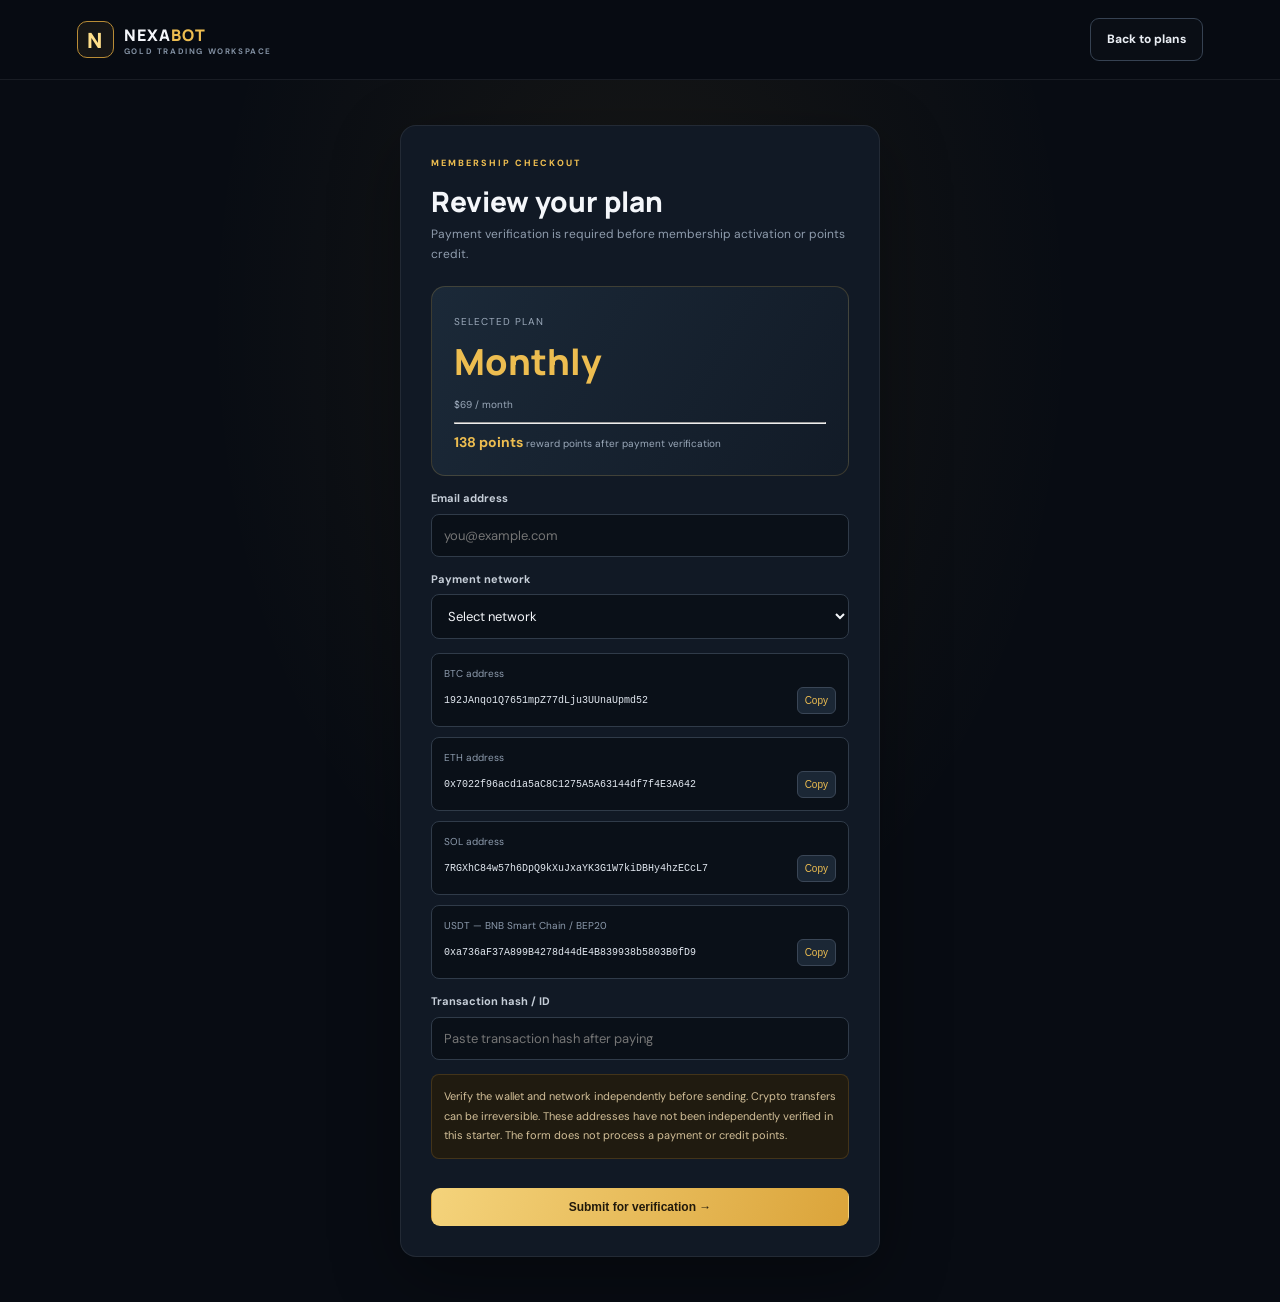
==== checkout.html @ bcd9931b "Add files via upload" ====
<!doctype html><html lang="en"><head><meta charset="utf-8"><meta name="viewport" content="width=device-width,initial-scale=1"><title>Checkout | Nexa Bot</title><link rel="stylesheet" href="styles.css"></head><body><header class="top"><a class="brand" href="index.html"><span class="mark">N</span><span>NEXA<span class="gold">BOT</span><small>GOLD TRADING WORKSPACE</small></span></a><div class="actions"><a class="btn outline" href="index.html#plans">Back to plans</a></div></header><main class="pagewrap"><section class="card"><div class="eyebrow">MEMBERSHIP CHECKOUT</div><h1>Review your plan</h1><p>Payment verification is required before membership activation or points credit.</p><div class="balance"><small>SELECTED PLAN</small><strong id="planName">Monthly</strong><span id="planPrice">$69 / month</span><hr><b id="planPoints" class="gold">138 points</b><span> reward points after payment verification</span></div><form id="checkoutForm"><label class="field"><span>Email address</span><input type="email" name="email" required placeholder="you@example.com"></label><label class="field"><span>Payment network</span><select name="network" required><option value="">Select network</option><option>Bitcoin (BTC)</option><option>Ethereum (ETH)</option><option>Solana (SOL)</option><option>USDT — BNB Smart Chain (BEP20)</option></select></label><div class="address"><small>BTC address</small><div class="addressrow"><code>192JAnqo1Q7651mpZ77dLju3UUnaUpmd52</code><button class="copy" type="button" data-copy="192JAnqo1Q7651mpZ77dLju3UUnaUpmd52">Copy</button></div></div><div class="address"><small>ETH address</small><div class="addressrow"><code>0x7022f96acd1a5aC8C1275A5A63144df7f4E3A642</code><button class="copy" type="button" data-copy="0x7022f96acd1a5aC8C1275A5A63144df7f4E3A642">Copy</button></div></div><div class="address"><small>SOL address</small><div class="addressrow"><code>7RGXhC84w57h6DpQ9kXuJxaYK3G1W7kiDBHy4hzECcL7</code><button class="copy" type="button" data-copy="7RGXhC84w57h6DpQ9kXuJxaYK3G1W7kiDBHy4hzECcL7">Copy</button></div></div><div class="address"><small>USDT — BNB Smart Chain / BEP20</small><div class="addressrow"><code>0xa736aF37A899B4278d44dE4B839938b5803B0fD9</code><button class="copy" type="button" data-copy="0xa736aF37A899B4278d44dE4B839938b5803B0fD9">Copy</button></div></div><label class="field"><span>Transaction hash / ID</span><input name="txid" placeholder="Paste transaction hash after paying"></label><div class="notice">Verify the wallet and network independently before sending. Crypto transfers can be irreversible. These addresses have not been independently verified in this starter. The form does not process a payment or credit points.</div><div class="message" id="message" role="status"></div><button class="btn goldbtn full" type="submit">Submit for verification →</button></form></section></main><script src="app.js"></script></body></html>
---- styles.css ----
@import url('https://fonts.googleapis.com/css2?family=DM+Sans:wght@400;500;600;700&family=Manrope:wght@400;500;600;700;800&display=swap');:root{--bg:#080c13;--panel:#111925;--panel2:#151f2c;--line:#ffffff13;--text:#f4f6fa;--muted:#95a2b3;--gold:#edbd50;--gold2:#ffdf8a;--green:#65d9a7}*{box-sizing:border-box}html{scroll-behavior:smooth;scroll-padding-top:90px}body{margin:0;background:var(--bg);color:var(--text);font:14px 'DM Sans',sans-serif;line-height:1.6}a{color:inherit;text-decoration:none}.gold{color:var(--gold)}.gradient{background:linear-gradient(100deg,#ffe39a,#d79c2d);background-clip:text;color:transparent}.top{height:80px;position:sticky;top:0;z-index:9;display:flex;align-items:center;justify-content:space-between;padding:0 clamp(18px,6vw,90px);background:#080c13ed;border-bottom:1px solid var(--line);backdrop-filter:blur(18px)}.brand{display:flex;align-items:center;gap:10px;font:800 16px Manrope;letter-spacing:1px}.brand small{display:block;font:700 8px 'DM Sans';color:#8290a2;letter-spacing:1.6px}.mark{width:37px;height:37px;display:grid;place-items:center;border:1px solid #b98c36;border-radius:10px;color:var(--gold2);font-size:21px;background:#edbd5010}.top nav{display:flex;gap:25px;color:#aeb8c6;font-size:12px}.top nav a:hover,footer a:hover{color:var(--gold)}.actions{display:flex;gap:10px;align-items:center}.btn{display:inline-flex;justify-content:center;align-items:center;gap:10px;padding:11px 16px;border-radius:9px;border:1px solid transparent;font-size:12px;font-weight:800;cursor:pointer;transition:.2s}.goldbtn{background:linear-gradient(110deg,#f4d37b,#dba43a);color:#21190b}.goldbtn:hover{filter:brightness(1.08);transform:translateY(-1px)}.ghost{color:#e3e8ef}.outline{border-color:#364252;background:#ffffff03;color:#e9edf3}.outline:hover{border-color:var(--gold);color:var(--gold2)}.large{padding:14px 19px}.menu{display:none;background:none;border:0;color:white;font-size:22px}.hero{display:grid;grid-template-columns:1fr 1fr;align-items:center;gap:45px;padding:75px clamp(20px,9vw,140px) 70px;background:radial-gradient(ellipse at 80% 45%,#8b64151b,transparent 42%)}.eyebrow{display:flex;align-items:center;gap:8px;color:var(--gold);font-size:9px;font-weight:800;letter-spacing:2px}.eyebrow i{width:7px;height:7px;background:var(--green);border-radius:50%;box-shadow:0 0 10px #65d9a766}.hero h1{font:800 clamp(44px,5.5vw,68px)/1.08 Manrope;letter-spacing:-2.5px;margin:20px 0}.lead{max-width:500px;color:#a0adbd;font-size:14px;line-height:1.9}.heroactions{margin-top:27px;flex-wrap:wrap}.proof{display:flex;gap:12px;align-items:center;margin-top:38px}.round{width:34px;height:34px;border-radius:50%;display:grid;place-items:center;background:#edbd5015;color:var(--gold);font-size:18px}.proof b,.proof small{display:block}.proof b{font-size:11px}.proof small{font-size:10px;color:#8290a2}.hero-art{min-height:340px;display:grid;place-items:center;position:relative}.orb{position:absolute;width:300px;height:280px;border-radius:50%;background:#d59c2b14;filter:blur(65px)}.glass{position:relative;width:100%;padding:20px;background:linear-gradient(145deg,#172231,#0c121c);border:1px solid var(--line);border-radius:18px;box-shadow:0 25px 80px #0008;transform:rotate(-1deg)}.glasshead{display:flex;justify-content:space-between;align-items:center}.glasshead small,.glasshead b{display:block}.glasshead small{font-size:9px;color:#8491a2;letter-spacing:1.5px}.glasshead b{font:700 15px Manrope;margin-top:4px}.tag{font-size:9px;padding:6px 8px;background:#202d3c;border-radius:20px;color:#c8d1dc}.glass svg{width:100%;margin-top:15px}.disclaimer{font-size:9px;color:#718095;margin-top:5px}.floatbox{position:absolute;bottom:8%;left:-5%;display:flex;gap:10px;align-items:center;padding:12px 15px;background:#131d29;border:1px solid var(--line);border-radius:12px;box-shadow:0 15px 40px #0007}.floaticon{display:grid;place-items:center;width:34px;height:34px;border-radius:9px;background:#edbd5017;color:var(--gold);font-size:20px}.floatbox small,.floatbox b{display:block}.floatbox small{font-size:9px;color:#8e9bad}.floatbox b{font-size:13px}.floatlabel{position:absolute;right:-2%;top:9%;background:#172130;border:1px solid var(--line);border-radius:9px;padding:9px 12px;font-size:10px;color:#c7d0dc}.floatlabel b{color:var(--gold);margin-left:5px}.stats{margin:0 clamp(15px,8vw,120px);padding:22px 8px;display:grid;grid-template-columns:repeat(4,1fr);background:#101722;border:1px solid var(--line);border-radius:14px}.stats>div{padding:0 22px;border-right:1px solid var(--line)}.stats>div:last-child{border:0}.stats small,.stats b,.stats span{display:block}.stats small{font-size:9px;letter-spacing:1.4px;color:#8390a1;font-weight:800}.stats b{font:700 15px Manrope;margin:5px 0}.stats span{font-size:10px;color:#8290a2}.section{padding:95px clamp(18px,8vw,120px)}.sectionhead{display:flex;justify-content:space-between;align-items:end;gap:35px;margin-bottom:30px}.sectionhead h2,.cta h2{font:800 clamp(32px,4vw,48px)/1.15 Manrope;letter-spacing:-1.7px;margin:12px 0 0}.sectionhead>p{max-width:400px;color:#98a5b5;font-size:12px;line-height:1.9;margin:0}.chartbox{padding:15px;background:#101722;border:1px solid var(--line);border-radius:14px;overflow:hidden}.charttitle{display:flex;justify-content:space-between;align-items:center;padding:0 4px 14px;font-size:11px}.charttitle b{display:flex;align-items:center;gap:8px}.charttitle i{width:8px;height:8px;background:var(--gold);border-radius:50%}.charttitle small{color:#8290a2;font-size:10px}.tvchart{height:490px;width:100%}.featuregrid{display:grid;grid-template-columns:repeat(4,1fr);gap:14px}.feature{padding:23px;background:linear-gradient(145deg,#141e2b,#0e141d);border:1px solid var(--line);border-radius:13px;min-height:215px}.feature>span{display:grid;place-items:center;width:40px;height:40px;background:#edbd5016;border-radius:10px;color:var(--gold);font-size:22px}.feature h3{font:700 16px Manrope;margin:18px 0 8px}.feature p{font-size:11px;color:#8e9bad;line-height:1.8}.feature a{display:inline-block;color:var(--gold);font-size:10px;font-weight:800;margin-top:5px}.plans{background:linear-gradient(#0b1018,#0d131c);border-block:1px solid #ffffff09}.centered{display:block;text-align:center}.centered .eyebrow{justify-content:center}.centered h2{font-size:clamp(32px,4vw,46px)}.centered>p{margin:14px auto 0;max-width:660px}.planGrid{display:grid;grid-template-columns:repeat(3,1fr);gap:15px;margin-top:38px}.plan{position:relative;padding:25px;background:#111925;border:1px solid var(--line);border-radius:15px;display:flex;flex-direction:column}.plan.featured{border-color:#c99a3c;box-shadow:0 0 0 1px #c99a3c1a}.popular{position:absolute;right:14px;top:-11px;padding:5px 8px;background:var(--gold);color:#1b150a;font-size:8px;font-weight:900;letter-spacing:1px;border-radius:5px}.plan>small{font-size:9px;letter-spacing:1.5px;color:#b5c0ce;font-weight:800}.plan h3{font:700 23px Manrope;margin:16px 0 3px}.plan p{font-size:11px;color:#8d9aab;margin:0}.price{font:800 36px Manrope;letter-spacing:-1px;margin:20px 0 9px}.price span{font:500 11px 'DM Sans';color:#9aa6b6;letter-spacing:0}.reward{background:#edbd5010;border:1px solid #edbd5025;color:#f2cd75;border-radius:8px;padding:10px;font-size:11px;font-weight:800}.plan ul{padding:15px 0;list-style:none;border-top:1px solid var(--line);margin:17px 0;flex:1}.plan li{font-size:11px;color:#b4bfcd;margin:10px 0}.plan li:before{content:'✓';color:var(--gold);margin-right:8px}.full{width:100%}.footnote{font-size:10px;color:#78869a;max-width:800px;text-align:center;margin:20px auto 0}.cta{margin:35px clamp(15px,8vw,120px) 65px;padding:40px clamp(22px,5vw,60px);border:1px solid #edbd5038;border-radius:16px;background:radial-gradient(ellipse at 80% 20%,#edbd5013,transparent 55%),#111925;display:flex;align-items:center;justify-content:space-between;gap:20px}.cta h2{font-size:clamp(30px,3.6vw,43px)}footer{padding:24px clamp(18px,6vw,90px);display:flex;align-items:center;justify-content:space-between;gap:20px;border-top:1px solid var(--line)}footer p,footer>div{font-size:10px;color:#7e8b9d}footer>div{display:flex;gap:16px}.pagewrap{min-height:calc(100vh - 80px);padding:45px 18px;display:grid;place-items:center;background:radial-gradient(ellipse at 50% 20%,#edbd5012,transparent 48%)}.card{width:min(100%,480px);padding:30px;background:#111925;border:1px solid var(--line);border-radius:16px;box-shadow:0 20px 70px #0005}.card h1{font:800 28px Manrope;margin:12px 0 5px}.card>p{color:#8f9cad;font-size:12px;margin:0 0 22px}.field{display:block;margin:14px 0}.field span{display:block;font-size:11px;color:#c6ced8;font-weight:700;margin-bottom:6px}.field input,.field select,.field textarea{width:100%;background:#0a1018;border:1px solid #303b49;border-radius:8px;padding:12px;color:#f4f6fa;font:13px 'DM Sans';outline:none}.field input:focus,.field select:focus{border-color:var(--gold)}.message{font-size:11px;color:#ffb2a9;min-height:15px;line-height:1.6}.good{color:#79dfb4}.switch{text-align:center;color:#8e9bad;font-size:11px;margin-top:18px}.switch a{color:var(--gold);font-weight:800}.notice{background:#201b10;border:1px solid #8b682a55;color:#d2bf98;padding:12px;border-radius:8px;font-size:11px;line-height:1.8;margin:14px 0}.balance{padding:22px;background:linear-gradient(120deg,#1b2938,#121b27);border:1px solid #edbd5030;border-radius:14px}.balance small{font-size:10px;color:#9ba9ba;letter-spacing:1px}.balance strong{display:block;font:800 36px Manrope;color:var(--gold);margin:6px 0}.balance span{font-size:10px;color:#9ba9ba}.dashgrid{display:grid;grid-template-columns:repeat(3,1fr);gap:13px;margin:18px 0}.dashitem{padding:18px;background:#111925;border:1px solid var(--line);border-radius:11px}.dashitem small,.dashitem strong{display:block}.dashitem small{font-size:10px;color:#8e9bad}.dashitem strong{font:700 20px Manrope;margin-top:6px}.address{padding:12px;border:1px solid #303b49;background:#0a1018;border-radius:8px;margin:10px 0}.address small{display:block;color:#8d9bad;font-size:10px;margin-bottom:5px}.addressrow{display:flex;gap:8px;align-items:center}.address code{word-break:break-all;font-size:10px;flex:1;color:#e2e8f0}.copy{background:#1b2735;color:var(--gold);border:1px solid #3a4656;border-radius:6px;padding:7px;font-size:10px}.tablewrap{overflow:auto}.simpletable{width:100%;border-collapse:collapse;font-size:11px}.simpletable td,.simpletable th{text-align:left;border-bottom:1px solid var(--line);padding:12px 8px}.simpletable th{color:#8d9bad;font-weight:600}.badge{padding:4px 7px;border-radius:6px;background:#2a2416;color:#e7c56f;font-size:9px}.content{max-width:900px;margin:auto;padding:60px 22px}.content h1{font:800 36px Manrope}.content h2{font:700 20px Manrope;margin-top:28px}.content p,.content li{font-size:13px;color:#a0adbd;line-height:1.9}
@media(max-width:900px){.top{padding:0 20px}.top nav{gap:13px}.hero{padding-left:6vw;padding-right:6vw;gap:20px}.stats{margin:0 18px}.stats>div{padding:0 12px}.featuregrid{grid-template-columns:repeat(2,1fr)}.section{padding-left:5vw;padding-right:5vw}}
@media(max-width:680px){.top{height:70px;padding:0 15px}.top nav{display:none;position:absolute;top:69px;left:0;right:0;background:#111925;padding:18px;flex-direction:column;border-bottom:1px solid var(--line)}.top nav.open{display:flex}.actions .ghost{display:none}.actions .btn{padding:9px 10px;font-size:10px}.menu{display:block}.hero{grid-template-columns:1fr;padding:50px 20px 30px}.hero h1{font-size:46px}.hero-art{min-height:275px}.floatbox{left:-1%;bottom:1%;transform:scale(.9);transform-origin:left bottom}.floatlabel{right:0;top:1%}.stats{grid-template-columns:1fr 1fr;padding:10px;margin:0 13px}.stats>div{padding:13px;border:0;border-bottom:1px solid var(--line)}.stats>div:nth-child(odd){border-right:1px solid var(--line)}.stats>div:nth-last-child(-n+2){border-bottom:0}.section{padding:60px 17px}.sectionhead{display:block}.sectionhead>p{margin-top:15px}.tvchart{height:420px}.charttitle small{display:none}.featuregrid,.planGrid{grid-template-columns:1fr}.feature{min-height:unset}.cta{margin:20px 13px 45px;padding:27px 20px;display:block}.cta .actions{margin-top:20px}.cta .actions .btn{flex:1}footer{padding:24px 16px;flex-wrap:wrap}footer p{order:3;width:100%;margin:0}.pagewrap{min-height:calc(100vh - 70px)}.card{padding:24px 20px}.dashgrid{grid-template-columns:1fr}.balance strong{font-size:32px}}
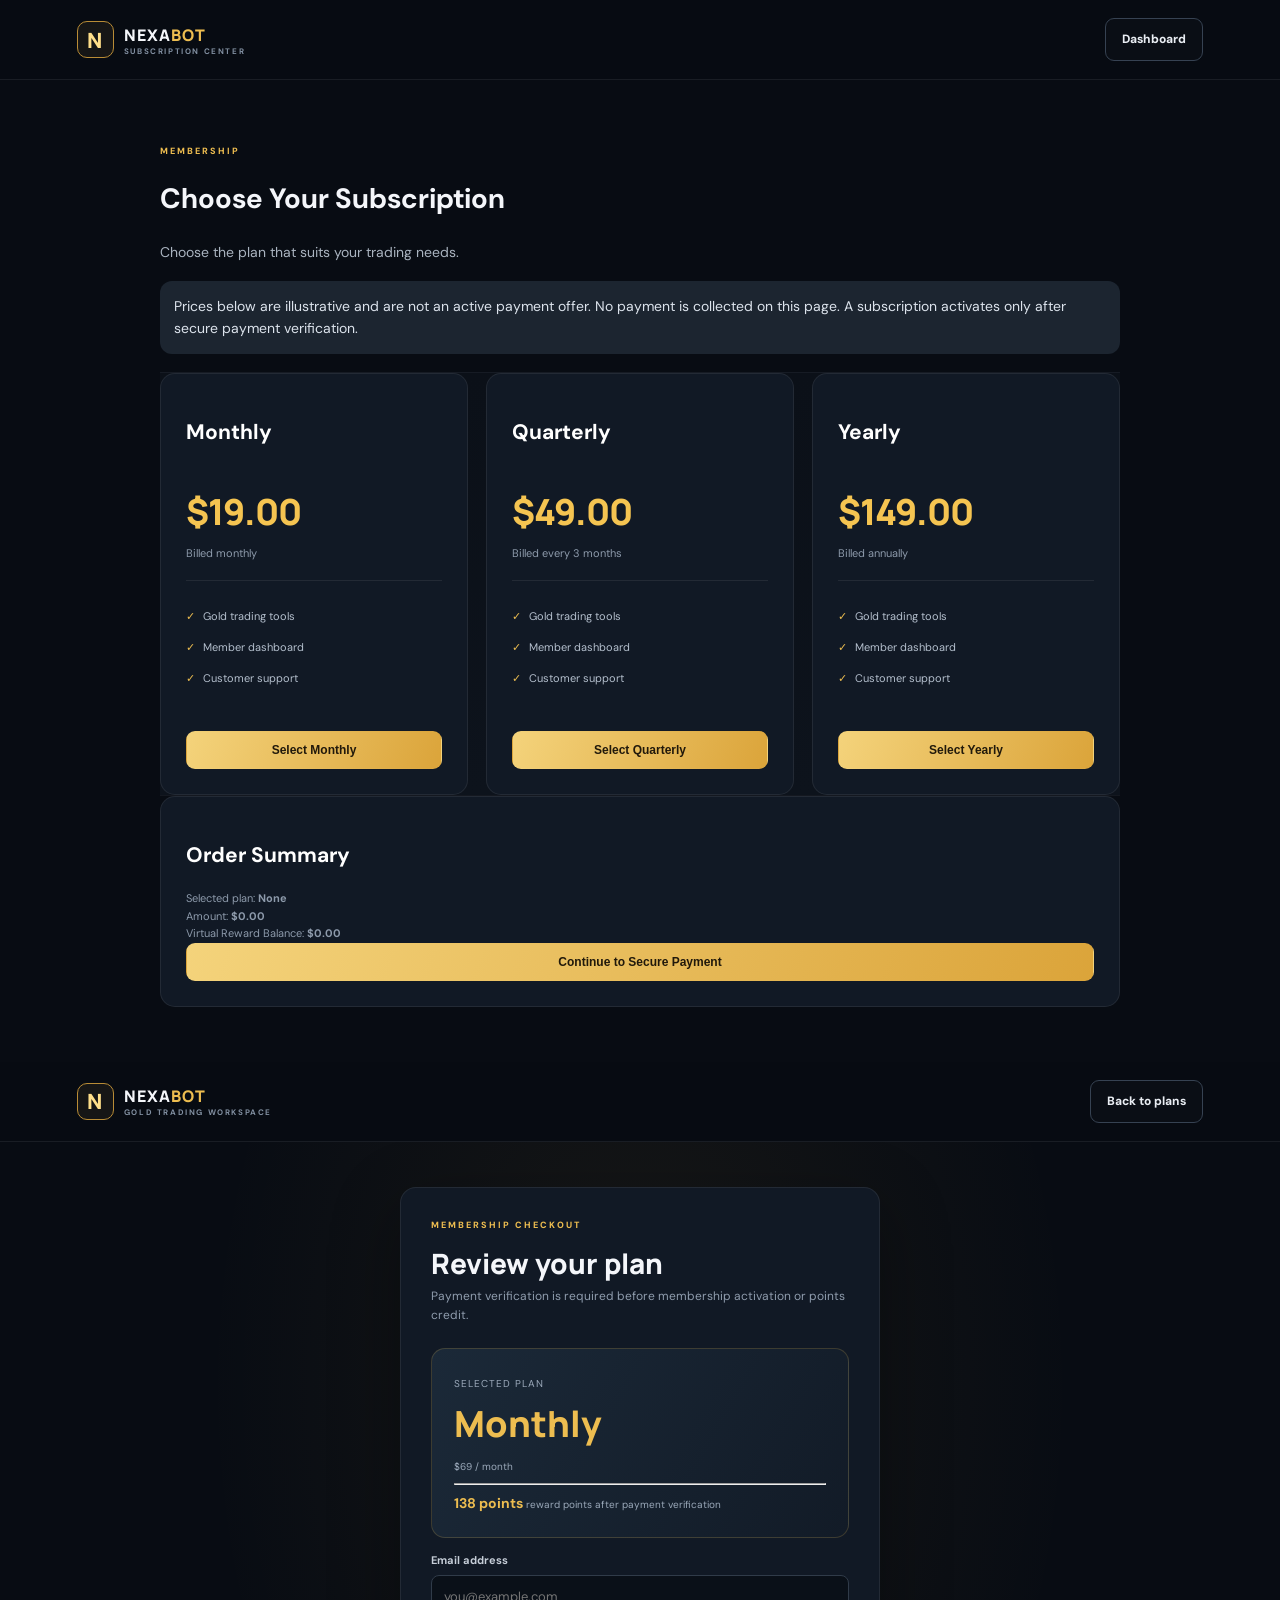
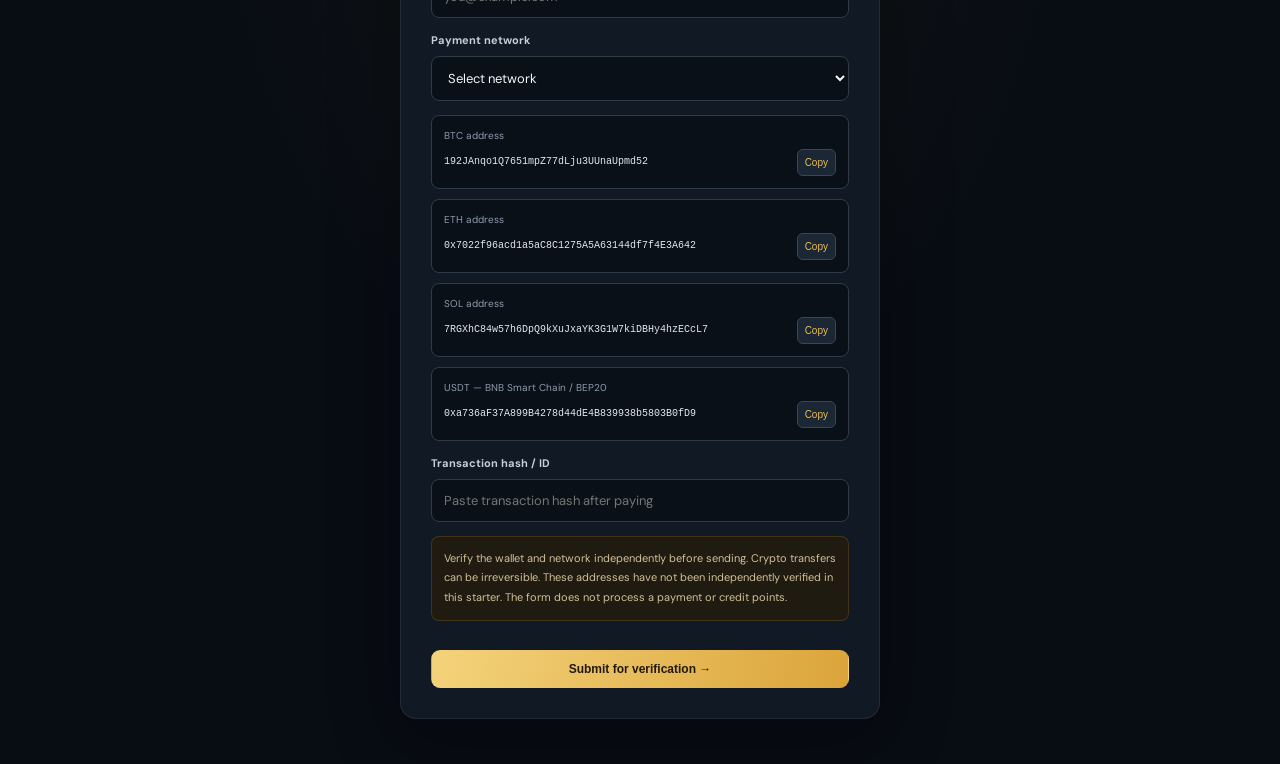
==== commit 55947811: "Update checkout.html" ====
--- a/checkout.html
+++ b/checkout.html
@@ -1 +1,138 @@
-<!doctype html><html lang="en"><head><meta charset="utf-8"><meta name="viewport" content="width=device-width,initial-scale=1"><title>Checkout | Nexa Bot</title><link rel="stylesheet" href="styles.css"></head><body><header class="top"><a class="brand" href="index.html"><span class="mark">N</span><span>NEXA<span class="gold">BOT</span><small>GOLD TRADING WORKSPACE</small></span></a><div class="actions"><a class="btn outline" href="index.html#plans">Back to plans</a></div></header><main class="pagewrap"><section class="card"><div class="eyebrow">MEMBERSHIP CHECKOUT</div><h1>Review your plan</h1><p>Payment verification is required before membership activation or points credit.</p><div class="balance"><small>SELECTED PLAN</small><strong id="planName">Monthly</strong><span id="planPrice">$69 / month</span><hr><b id="planPoints" class="gold">138 points</b><span> reward points after payment verification</span></div><form id="checkoutForm"><label class="field"><span>Email address</span><input type="email" name="email" required placeholder="you@example.com"></label><label class="field"><span>Payment network</span><select name="network" required><option value="">Select network</option><option>Bitcoin (BTC)</option><option>Ethereum (ETH)</option><option>Solana (SOL)</option><option>USDT — BNB Smart Chain (BEP20)</option></select></label><div class="address"><small>BTC address</small><div class="addressrow"><code>192JAnqo1Q7651mpZ77dLju3UUnaUpmd52</code><button class="copy" type="button" data-copy="192JAnqo1Q7651mpZ77dLju3UUnaUpmd52">Copy</button></div></div><div class="address"><small>ETH address</small><div class="addressrow"><code>0x7022f96acd1a5aC8C1275A5A63144df7f4E3A642</code><button class="copy" type="button" data-copy="0x7022f96acd1a5aC8C1275A5A63144df7f4E3A642">Copy</button></div></div><div class="address"><small>SOL address</small><div class="addressrow"><code>7RGXhC84w57h6DpQ9kXuJxaYK3G1W7kiDBHy4hzECcL7</code><button class="copy" type="button" data-copy="7RGXhC84w57h6DpQ9kXuJxaYK3G1W7kiDBHy4hzECcL7">Copy</button></div></div><div class="address"><small>USDT — BNB Smart Chain / BEP20</small><div class="addressrow"><code>0xa736aF37A899B4278d44dE4B839938b5803B0fD9</code><button class="copy" type="button" data-copy="0xa736aF37A899B4278d44dE4B839938b5803B0fD9">Copy</button></div></div><label class="field"><span>Transaction hash / ID</span><input name="txid" placeholder="Paste transaction hash after paying"></label><div class="notice">Verify the wallet and network independently before sending. Crypto transfers can be irreversible. These addresses have not been independently verified in this starter. The form does not process a payment or credit points.</div><div class="message" id="message" role="status"></div><button class="btn goldbtn full" type="submit">Submit for verification →</button></form></section></main><script src="app.js"></script></body></html>+
+<!doctype html>
+<html lang="en">
+<head>
+  <meta charset="utf-8">
+  <meta name="viewport" content="width=device-width, initial-scale=1">
+  <title>Nexa Bot | Subscription Plans</title>
+  <link rel="stylesheet" href="styles.css">
+  <style>
+    .wrap{max-width:1000px;margin:35px auto;padding:20px}
+    .plans{display:grid;grid-template-columns:repeat(auto-fit,minmax(230px,1fr));gap:18px}
+    .plan{background:#111820;border:1px solid #343c49;border-radius:18px;padding:24px;color:#fff}
+    .price{font-size:32px;font-weight:800;color:#f5c451;margin:15px 0}
+    .muted{color:#aab4c0}
+    .note{padding:14px;border-radius:12px;background:#1c2530;margin:18px 0;color:#dce3ec}
+    .status{margin-top:15px;color:#f5c451}
+    .plan ul{padding-left:20px;line-height:1.9}
+    button{cursor:pointer}
+  </style>
+</head>
+<body>
+  <header class="top">
+    <a class="brand" href="index.html">
+      <span class="mark">N</span>
+      <span>NEXA<span class="gold">BOT</span>
+        <small>SUBSCRIPTION CENTER</small>
+      </span>
+    </a>
+    <div class="actions">
+      <a class="btn outline" href="dashboard.html">Dashboard</a>
+    </div>
+  </header>
+
+  <main class="wrap">
+    <p class="eyebrow">MEMBERSHIP</p>
+    <h1>Choose Your Subscription</h1>
+    <p class="muted">Choose the plan that suits your trading needs.</p>
+
+    <div class="note">
+      Prices below are illustrative and are not an active payment offer.
+      No payment is collected on this page. A subscription activates only
+      after secure payment verification.
+    </div>
+
+    <section class="plans">
+      <article class="plan">
+        <h2>Monthly</h2>
+        <div class="price">$19.00</div>
+        <p class="muted">Billed monthly</p>
+        <ul>
+          <li>Gold trading tools</li>
+          <li>Member dashboard</li>
+          <li>Customer support</li>
+        </ul>
+        <button class="btn goldbtn full" type="button"
+          data-plan="Monthly" data-price="19">
+          Select Monthly
+        </button>
+      </article>
+
+      <article class="plan">
+        <h2>Quarterly</h2>
+        <div class="price">$49.00</div>
+        <p class="muted">Billed every 3 months</p>
+        <ul>
+          <li>Gold trading tools</li>
+          <li>Member dashboard</li>
+          <li>Customer support</li>
+        </ul>
+        <button class="btn goldbtn full" type="button"
+          data-plan="Quarterly" data-price="49">
+          Select Quarterly
+        </button>
+      </article>
+
+      <article class="plan">
+        <h2>Yearly</h2>
+        <div class="price">$149.00</div>
+        <p class="muted">Billed annually</p>
+        <ul>
+          <li>Gold trading tools</li>
+          <li>Member dashboard</li>
+          <li>Customer support</li>
+        </ul>
+        <button class="btn goldbtn full" type="button"
+          data-plan="Yearly" data-price="149">
+          Select Yearly
+        </button>
+      </article>
+    </section>
+
+    <section class="plan">
+      <h2>Order Summary</h2>
+      <p>Selected plan: <strong id="selectedPlan">None</strong></p>
+      <p>Amount: <strong id="selectedPrice">$0.00</strong></p>
+      <p class="muted">
+        Virtual Reward Balance: <strong id="rewardBalance">$0.00</strong>
+      </p>
+      <button id="continue" class="btn goldbtn" type="button" disabled>
+        Continue to Secure Payment
+      </button>
+      <p id="status" class="status" role="status"></p>
+    </section>
+  </main>
+
+  <script>
+    let selected = null;
+
+    document.querySelectorAll("[data-plan]").forEach(button => {
+      button.addEventListener("click", () => {
+        selected = {
+          name: button.dataset.plan,
+          price: Number(button.dataset.price)
+        };
+
+        document.getElementById("selectedPlan").textContent = selected.name;
+        document.getElementById("selectedPrice").textContent =
+          "$" + selected.price.toFixed(2);
+        document.getElementById("continue").disabled = false;
+        document.getElementById("status").textContent =
+          "Plan selected. Payment has not been made.";
+      });
+    });
+
+    const reward = Number(localStorage.getItem("nexaVirtualRewards") || 0);
+    document.getElementById("rewardBalance").textContent =
+      "$" + (Number.isFinite(reward) && reward >= 0 ? reward : 0).toFixed(2);
+
+    document.getElementById("continue").addEventListener("click", () => {
+      if (!selected) return;
+
+      document.getElementById("status").textContent =
+        "Secure payment is not configured yet. No payment has been taken.";
+    });
+  </script>
+</body>
+</html>
+<!doctype html><html lang="en"><head><meta charset="utf-8"><meta name="viewport" content="width=device-width,initial-scale=1"><title>Checkout | Nexa Bot</title><link rel="stylesheet" href="styles.css"></head><body><header class="top"><a class="brand" href="index.html"><span class="mark">N</span><span>NEXA<span class="gold">BOT</span><small>GOLD TRADING WORKSPACE</small></span></a><div class="actions"><a class="btn outline" href="index.html#plans">Back to plans</a></div></header><main class="pagewrap"><section class="card"><div class="eyebrow">MEMBERSHIP CHECKOUT</div><h1>Review your plan</h1><p>Payment verification is required before membership activation or points credit.</p><div class="balance"><small>SELECTED PLAN</small><strong id="planName">Monthly</strong><span id="planPrice">$69 / month</span><hr><b id="planPoints" class="gold">138 points</b><span> reward points after payment verification</span></div><form id="checkoutForm"><label class="field"><span>Email address</span><input type="email" name="email" required placeholder="you@example.com"></label><label class="field"><span>Payment network</span><select name="network" required><option value="">Select network</option><option>Bitcoin (BTC)</option><option>Ethereum (ETH)</option><option>Solana (SOL)</option><option>USDT — BNB Smart Chain (BEP20)</option></select></label><div class="address"><small>BTC address</small><div class="addressrow"><code>192JAnqo1Q7651mpZ77dLju3UUnaUpmd52</code><button class="copy" type="button" data-copy="192JAnqo1Q7651mpZ77dLju3UUnaUpmd52">Copy</button></div></div><div class="address"><small>ETH address</small><div class="addressrow"><code>0x7022f96acd1a5aC8C1275A5A63144df7f4E3A642</code><button class="copy" type="button" data-copy="0x7022f96acd1a5aC8C1275A5A63144df7f4E3A642">Copy</button></div></div><div class="address"><small>SOL address</small><div class="addressrow"><code>7RGXhC84w57h6DpQ9kXuJxaYK3G1W7kiDBHy4hzECcL7</code><button class="copy" type="button" data-copy="7RGXhC84w57h6DpQ9kXuJxaYK3G1W7kiDBHy4hzECcL7">Copy</button></div></div><div class="address"><small>USDT — BNB Smart Chain / BEP20</small><div class="addressrow"><code>0xa736aF37A899B4278d44dE4B839938b5803B0fD9</code><button class="copy" type="button" data-copy="0xa736aF37A899B4278d44dE4B839938b5803B0fD9">Copy</button></div></div><label class="field"><span>Transaction hash / ID</span><input name="txid" placeholder="Paste transaction hash after paying"></label><div class="notice">Verify the wallet and network independently before sending. Crypto transfers can be irreversible. These addresses have not been independently verified in this starter. The form does not process a payment or credit points.</div><div class="message" id="message" role="status"></div><button class="btn goldbtn full" type="submit">Submit for verification →</button></form></section></main><script src="app.js"></script></body></html>
